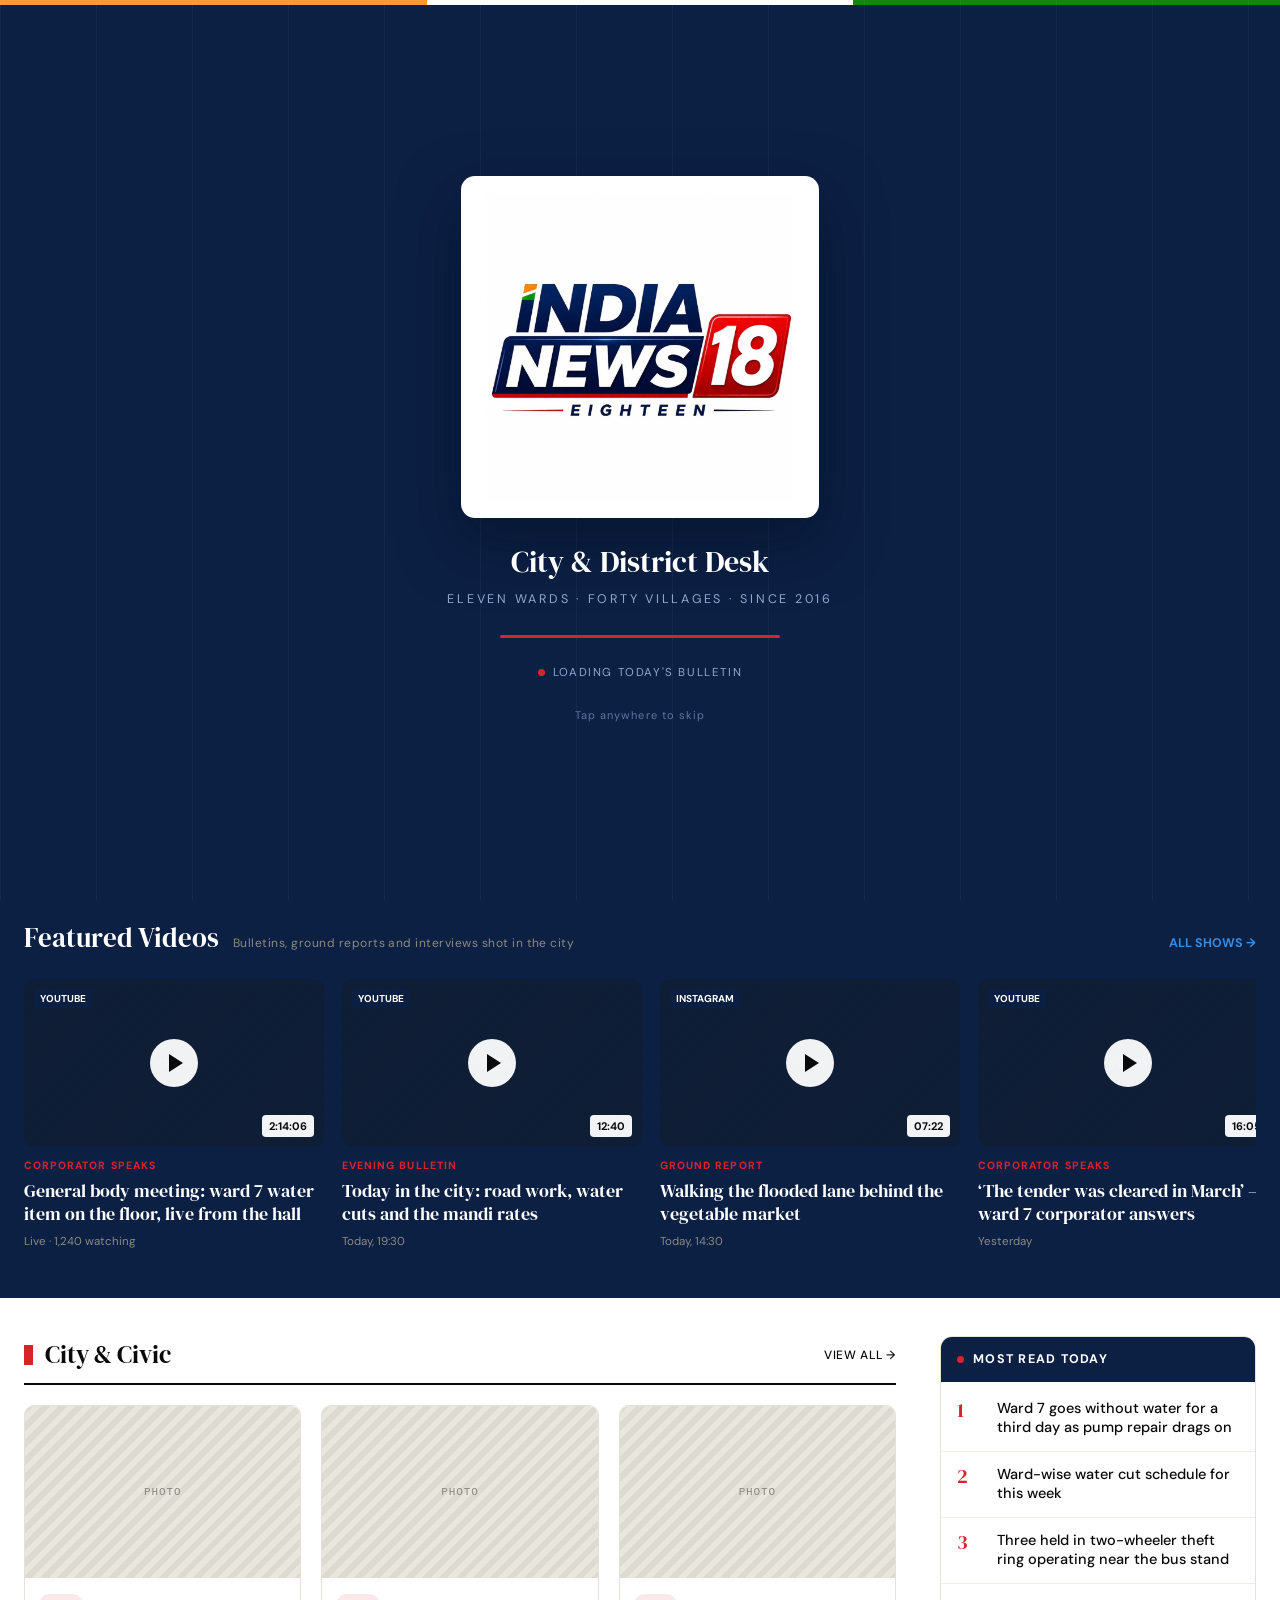
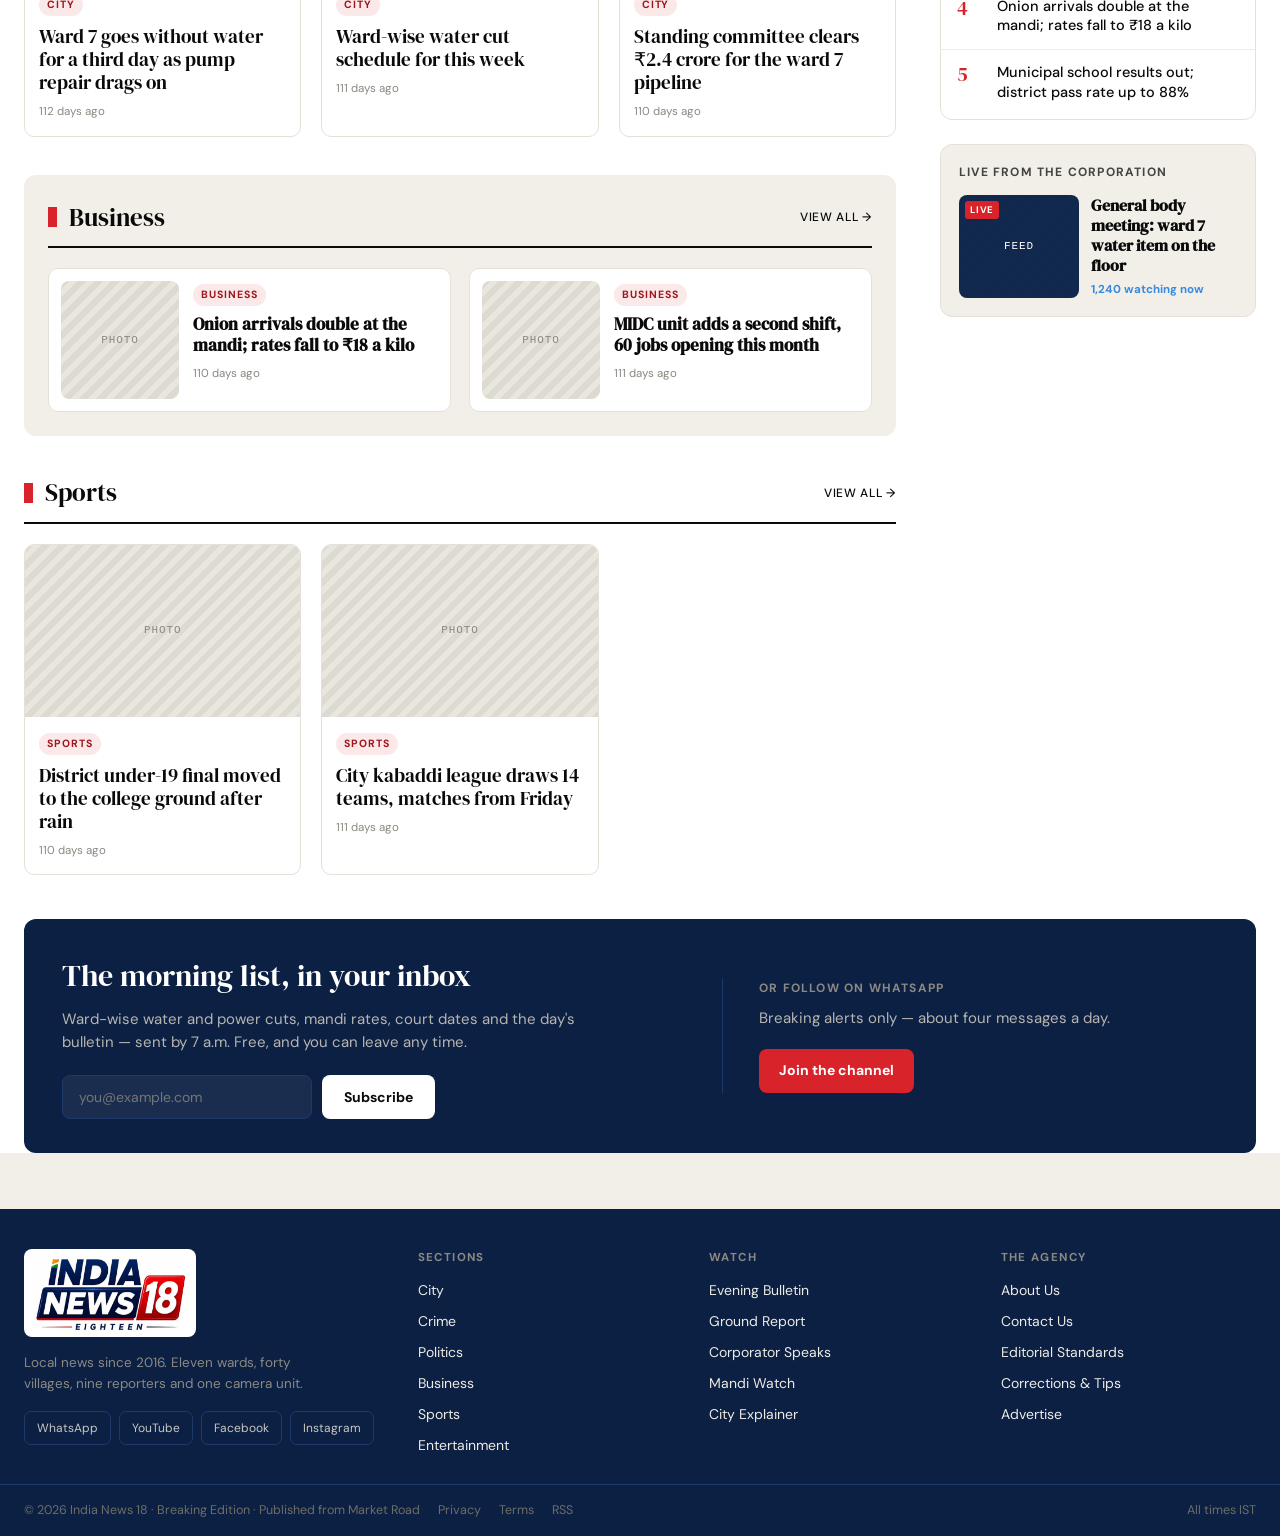
==== index.html @ 1dd21b3b "first commit" ====
<!DOCTYPE html>
<html lang="en">
<head>
  <meta charset="UTF-8">
  <meta name="viewport" content="width=device-width, initial-scale=1.0">
  <title>India News 18 — Breaking Edition | City & District Desk</title>
  <meta name="description" content="Local city and district news portal since 2016. Covering eleven wards and forty villages with bulletins, ground reports, and verified updates.">
  <link rel="preconnect" href="https://fonts.googleapis.com">
  <link rel="preconnect" href="https://fonts.gstatic.com" crossorigin>
  <link href="https://fonts.googleapis.com/css2?family=DM+Sans:ital,wght@0,400;0,500;0,700;1,400&family=DM+Serif+Display:ital@0;1&display=swap" rel="stylesheet">
  <link rel="stylesheet" href="css/styles.css">
</head>
<body>

  <!-- Splash Screen (Auto-dismiss or Tap to skip) -->
  <div class="splash-screen" id="splashScreen">
    <div class="splash-stripe">
      <div></div><div></div><div></div>
    </div>
    <div class="splash-grid-bg"></div>
    <div class="splash-content">
      <div class="splash-logo-card">
        <img src="assets/logo.jpg" alt="India News 18 — Eighteen">
      </div>
      <div>
        <div class="splash-title" data-i18n="brand_title">City &amp; District Desk</div>
        <div class="splash-subtitle" data-i18n="splash_subtitle">Eleven wards · Forty villages · Since 2016</div>
      </div>
      <div class="splash-progress-track">
        <div class="splash-progress-bar"></div>
      </div>
      <div class="splash-status">
        <span class="dot"></span> <span data-i18n="splash_loading">Loading today's bulletin</span>
      </div>
      <div class="splash-skip-hint" data-i18n="splash_skip">Tap anywhere to skip</div>
    </div>
  </div>

  <!-- Main Sticky Header -->
  <header class="main-header">
    <div class="container header-top">
      <button class="hamburger-btn" id="hamburgerBtn" aria-label="Toggle Menu">
        <span></span>
        <span></span>
        <span></span>
      </button>

      <a href="#/" class="brand-wrapper">
        <div class="brand-logo-box">
          <div class="logo-crop">
            <img src="assets/logo.jpg" alt="India News 18 — Eighteen">
          </div>
        </div>
        <div class="brand-meta">
          <div class="brand-meta-title" data-i18n="brand_title">City &amp; District Desk</div>
          <div class="brand-meta-sub" data-i18n="brand_sub">Local news since 2016</div>
        </div>
      </a>

      <div class="header-spacer"></div>
      <div class="header-clock" id="liveClock">Loading clock...</div>
      <div class="header-divider"></div>

      <button class="lang-toggle-btn" id="langToggleBtn" aria-label="Switch language" title="Switch language">
        <span class="lang-toggle-option" data-lang="en">EN</span>
        <span class="lang-toggle-option" data-lang="gu">ગુ</span>
      </button>

      <button class="header-search-btn" id="searchNewsBtn">
        <div class="search-icon-circle"></div>
        <div class="search-icon-line"></div>
        <span style="font-size:13px;margin-left:4px" id="searchBtnLabel" data-i18n="search_btn">Search news</span>
      </button>

      <button class="mobile-search-btn" id="mobileSearchBtn" aria-label="Search">
        <div class="search-icon-circle"></div>
        <div class="search-icon-line"></div>
      </button>
    </div>

    <!-- Navigation Bar & Mobile Drawer -->
    <nav class="main-nav" id="mainNav">
      <div class="container nav-container">
        <a href="#/" class="nav-link active" data-i18n="nav_home">Home</a>
        <a href="#/category/City" class="nav-link" data-i18n="nav_city">City</a>
        <a href="#/category/Crime" class="nav-link" data-i18n="nav_crime">Crime</a>
        <a href="#/category/Politics" class="nav-link" data-i18n="nav_politics">Politics</a>
        <a href="#/category/Business" class="nav-link" data-i18n="nav_business">Business</a>
        <a href="#/category/Sports" class="nav-link" data-i18n="nav_sports">Sports</a>
        <a href="#/category/Entertainment" class="nav-link" data-i18n="nav_entertainment">Entertainment</a>
        <a href="#/videos" class="nav-link videos-nav">
          <span class="play-triangle"></span> <span data-i18n="nav_videos">Videos</span>
        </a>
        <a href="#/india-news" class="nav-link" data-i18n="nav_india_news">India News</a>
        <div class="nav-spacer"></div>
        <a href="#/about" class="nav-secondary-link" data-i18n="nav_about">About</a>
        <a href="#/contact" class="nav-secondary-link" data-i18n="nav_contact">Contact</a>
      </div>
    </nav>
  </header>

  <!-- Mobile Drawer Overlay Backdrop -->
  <div class="mobile-drawer-backdrop" id="drawerBackdrop"></div>

  <!-- Live Breaking Ticker Bar -->
  <div class="breaking-ticker-bar">
    <div class="ticker-badge">
      <span class="pulse-dot"></span> Live
    </div>
    <div class="ticker-marquee-wrapper">
      <div class="ticker-track" id="tickerTrack">
        <!-- Injected dynamically from Store -->
      </div>
    </div>
  </div>

  <!-- Dynamic Public View Container -->
  <main class="app-view" id="appView">
    <!-- Rendered dynamically by App -->
  </main>

  <!-- Footer -->
  <footer class="site-footer">
    <div class="container footer-main-grid">
      <div>
        <div style="background:#fff;border-radius:8px;padding:6px 10px;display:inline-flex">
          <div class="logo-crop" style="position:relative;width:152px;height:76px;overflow:hidden">
            <img src="assets/logo.jpg" alt="India News 18" style="position:absolute;left:50%;top:50%;transform:translate(-50%,-50%);width:164px;height:164px;mix-blend-mode:multiply">
          </div>
        </div>
        <p style="font-size:13.5px;line-height:1.6;color:#8B8983;margin-top:14px;max-width:34ch" data-i18n="footer_tagline">Local news since 2016. Eleven wards, forty villages, nine reporters and one camera unit.</p>
        <div class="social-pills-row">
          <a href="https://whatsapp.com" target="_blank" class="social-pill">WhatsApp</a>
          <a href="https://youtube.com" target="_blank" class="social-pill">YouTube</a>
          <a href="https://facebook.com" target="_blank" class="social-pill">Facebook</a>
          <a href="https://instagram.com" target="_blank" class="social-pill">Instagram</a>
        </div>
      </div>

      <div>
        <div class="footer-col-title" data-i18n="footer_sections">Sections</div>
        <div class="footer-links-list">
          <a href="#/category/City" class="footer-link" data-i18n="nav_city">City</a>
          <a href="#/category/Crime" class="footer-link" data-i18n="nav_crime">Crime</a>
          <a href="#/category/Politics" class="footer-link" data-i18n="nav_politics">Politics</a>
          <a href="#/category/Business" class="footer-link" data-i18n="nav_business">Business</a>
          <a href="#/category/Sports" class="footer-link" data-i18n="nav_sports">Sports</a>
          <a href="#/category/Entertainment" class="footer-link" data-i18n="nav_entertainment">Entertainment</a>
        </div>
      </div>

      <div>
        <div class="footer-col-title" data-i18n="footer_watch">Watch</div>
        <div class="footer-links-list">
          <a href="#/videos" class="footer-link" data-i18n="footer_watch_evening">Evening Bulletin</a>
          <a href="#/videos" class="footer-link" data-i18n="footer_watch_ground">Ground Report</a>
          <a href="#/videos" class="footer-link" data-i18n="footer_watch_corporator">Corporator Speaks</a>
          <a href="#/videos" class="footer-link" data-i18n="footer_watch_mandi">Mandi Watch</a>
          <a href="#/videos" class="footer-link" data-i18n="footer_watch_explainer">City Explainer</a>
        </div>
      </div>

      <div>
        <div class="footer-col-title" data-i18n="footer_agency">The Agency</div>
        <div class="footer-links-list">
          <a href="#/about" class="footer-link" data-i18n="footer_about_us">About Us</a>
          <a href="#/contact" class="footer-link" data-i18n="footer_contact_us">Contact Us</a>
          <a href="#/about" class="footer-link" data-i18n="footer_editorial">Editorial Standards</a>
          <a href="#/contact" class="footer-link" data-i18n="footer_corrections">Corrections &amp; Tips</a>
          <a href="#/about" class="footer-link" data-i18n="footer_advertise">Advertise</a>
        </div>
      </div>
    </div>

    <div class="footer-bottom-bar">
      <div class="container footer-bottom-flex">
        <span data-i18n="footer_copyright">© 2026 India News 18 · Breaking Edition · Published from Market Road</span>
        <a href="#/about" style="color:#6E6C66" data-i18n="footer_privacy">Privacy</a>
        <a href="#/about" style="color:#6E6C66" data-i18n="footer_terms">Terms</a>
        <a href="#/" style="color:#6E6C66" data-i18n="footer_rss">RSS</a>
        <div class="nav-spacer"></div>
        <span data-i18n="footer_times">All times IST</span>
      </div>
    </div>
  </footer>

  <!-- Mobile Bottom Tab Bar -->
  <div class="mobile-bottom-tabs">
    <button class="tab-btn active" data-target="home" onclick="location.hash='#/'">
      <span class="tab-icon">🏠</span>
      <span data-i18n="tab_home">Home</span>
    </button>
    <button class="tab-btn" data-target="videos" onclick="location.hash='#/videos'">
      <span class="tab-icon">▶</span>
      <span data-i18n="tab_videos">Videos</span>
    </button>
    <button class="tab-btn" data-target="search" onclick="document.getElementById('searchNewsBtn').click()">
      <span class="tab-icon">🔍</span>
      <span data-i18n="tab_search">Search</span>
    </button>
    <button class="tab-btn" data-target="sections" id="mobileSectionsTabBtn">
      <span class="tab-icon">☰</span>
      <span data-i18n="tab_sections">Sections</span>
    </button>
  </div>

  <!-- Search Modal Overlay -->
  <div class="search-modal-overlay" id="searchModal">
    <div class="search-modal-container">
      <div class="search-input-header">
        <span style="font-size:18px">🔍</span>
        <input type="text" id="searchModalInput" placeholder="Search breaking stories, wards, or topics..." data-i18n-placeholder="search_placeholder">
        <button class="search-close-btn" id="searchCloseBtn">✕</button>
      </div>
      <div class="search-results-list" id="searchResultsList">
        <div style="padding:20px;color:#8B8983;text-align:center" data-i18n="search_hint">Type a keyword to search local stories and video bulletins...</div>
      </div>
    </div>
  </div>

  <!-- Toast Notice -->
  <div class="toast-notice" id="toastNotice">Notification</div>

  <script type="module" src="js/app.js"></script>
</body>
</html>
---- css/styles.css ----
/* =========================================================
   India News 18 / Breaking Edition — Core Stylesheet
   ========================================================= */

@import url('https://fonts.googleapis.com/css2?family=DM+Sans:ital,wght@0,400;0,500;0,700;1,400&family=DM+Serif+Display:ital@0;1&display=swap');

:root {
  --navy-primary: #0C2044;
  --navy-deep: #08183A;
  --navy-surface: #12294F;
  --navy-border: #1E3A6B;
  --red-accent: #D9232A;
  --red-hover: #AF171D;
  --red-subtle: rgba(217, 35, 42, 0.10);
  --red-text: #9E151B;
  --bg-canvas: #F1EFE8;
  --card-bg: #FFFFFF;
  --card-hover: #FAF9F5;
  --border-subtle: #E4E1D8;
  --border-dark: #0A0A0A;
  --text-primary: #0A0A0A;
  --text-secondary: #444441;
  --text-muted: #6E6C66;
  --text-subtle: #8A8880;
  --text-light: #C9C7C1;
  --text-white: #FFFFFF;
  --link-blue: #378ADD;
  --font-serif: 'DM Serif Display', Georgia, serif;
  --font-sans: 'DM Sans', -apple-system, BlinkMacSystemFont, 'Segoe UI', Roboto, sans-serif;
}

* {
  box-sizing: border-box;
  margin: 0;
  padding: 0;
}

body {
  font-family: var(--font-sans);
  color: var(--text-primary);
  background: var(--bg-canvas);
  -webkit-font-smoothing: antialiased;
  line-height: 1.5;
  overflow-x: hidden;
}

a {
  color: var(--link-blue);
  text-decoration: none;
  transition: color 0.15s ease;
}

a:hover {
  color: var(--red-accent);
}

img {
  max-width: 100%;
  height: auto;
  display: block;
}

button, input, select, textarea {
  font-family: var(--font-sans);
}

::selection {
  background: var(--red-accent);
  color: #fff;
}

/* Animations */
@keyframes ticker {
  0% { transform: translateX(0); }
  100% { transform: translateX(-50%); }
}

@keyframes blink {
  0%, 60% { opacity: 1; }
  80%, 100% { opacity: 0.2; }
}

@keyframes load {
  from { width: 0; }
  to { width: 100%; }
}

/* Layout container */
.container {
  max-width: 1280px;
  margin: 0 auto;
  padding: 0 24px;
}

.container-narrow {
  max-width: 1160px;
  margin: 0 auto;
  padding: 0 24px;
}

/* Splash Screen */
.splash-screen {
  position: fixed;
  inset: 0;
  z-index: 9999;
  background: var(--navy-primary);
  display: flex;
  flex-direction: column;
  align-items: center;
  justify-content: center;
  cursor: pointer;
  transition: opacity 0.45s ease, visibility 0.45s ease;
}

.splash-screen.hidden {
  opacity: 0;
  visibility: hidden;
  pointer-events: none;
}

.splash-stripe {
  position: absolute;
  top: 0;
  left: 0;
  right: 0;
  height: 5px;
  display: flex;
}
.splash-stripe > div:nth-child(1) { flex: 1; background: #FF9933; }
.splash-stripe > div:nth-child(2) { flex: 1; background: #FFFFFF; }
.splash-stripe > div:nth-child(3) { flex: 1; background: #138808; }

.splash-grid-bg {
  position: absolute;
  inset: 0;
  background-image: repeating-linear-gradient(90deg, rgba(255,255,255,0.045) 0 1px, transparent 1px 96px);
}

.splash-content {
  position: relative;
  display: flex;
  flex-direction: column;
  align-items: center;
  gap: clamp(14px, 3vh, 26px);
  padding: 24px;
  text-align: center;
}

.splash-logo-card {
  background: #fff;
  border-radius: 14px;
  padding: clamp(10px, 2vh, 18px) clamp(16px, 3vh, 26px);
  box-shadow: 0 24px 60px rgba(4, 14, 36, 0.55);
}

.splash-logo-card img {
  width: min(340px, 66vw, 34vh);
  height: auto;
  mix-blend-mode: multiply;
}

.splash-title {
  font-family: var(--font-serif);
  font-size: clamp(22px, 3.4vh, 30px);
  color: #fff;
  line-height: 1.2;
}

.splash-subtitle {
  font-size: 12.5px;
  letter-spacing: 0.22em;
  text-transform: uppercase;
  color: #8FA6CE;
  margin-top: 10px;
}

.splash-progress-track {
  width: min(280px, 64vw);
  height: 3px;
  background: rgba(255,255,255,0.16);
  border-radius: 2px;
  overflow: hidden;
}

.splash-progress-bar {
  height: 100%;
  background: var(--red-accent);
  animation: load 2.1s ease-in-out forwards;
}

.splash-status {
  display: flex;
  align-items: center;
  gap: 8px;
  font-size: 11.5px;
  letter-spacing: 0.14em;
  text-transform: uppercase;
  color: #8FA6CE;
}

.splash-status .dot {
  width: 7px;
  height: 7px;
  border-radius: 50%;
  background: var(--red-accent);
  animation: blink 1.4s infinite;
}

.splash-skip-hint {
  font-size: 11px;
  letter-spacing: 0.1em;
  color: #5C769F;
}

/* Top Header */
.main-header {
  position: sticky;
  top: 0;
  z-index: 100;
  background: var(--navy-primary);
  color: var(--text-white);
  box-shadow: 0 2px 10px rgba(0,0,0,0.15);
}

.header-top {
  display: flex;
  align-items: center;
  gap: 20px;
  height: 78px;
}

.brand-wrapper {
  display: flex;
  align-items: center;
  gap: 14px;
  cursor: pointer;
  text-decoration: none;
}

.brand-logo-box {
  background: #fff;
  border-radius: 6px;
  padding: 4px 8px;
  display: flex;
  align-items: center;
}

.brand-logo-box .logo-crop {
  position: relative;
  width: 104px;
  height: 52px;
  overflow: hidden;
}

.brand-logo-box .logo-crop img {
  position: absolute;
  left: 50%;
  top: 50%;
  transform: translate(-50%, -50%);
  width: 112px;
  height: 112px;
  mix-blend-mode: multiply;
}

.brand-meta {
  border-left: 1px solid var(--navy-border);
  padding-left: 12px;
}

.brand-meta-title {
  font-size: 11px;
  letter-spacing: 0.16em;
  text-transform: uppercase;
  color: #fff;
  font-weight: 700;
}

.brand-meta-sub {
  font-size: 10.5px;
  letter-spacing: 0.08em;
  color: #8FA6CE;
  margin-top: 3px;
}

.header-spacer {
  flex: 1;
}

.header-clock {
  font-size: 12px;
  color: #A8A6A0;
  letter-spacing: 0.06em;
  text-transform: uppercase;
  font-variant-numeric: tabular-nums;
  white-space: nowrap;
}

.header-divider {
  width: 1px;
  height: 22px;
  background: var(--navy-border);
}

.header-search-btn {
  display: flex;
  align-items: center;
  gap: 8px;
  border: 1px solid var(--navy-border);
  border-radius: 8px;
  padding: 7px 12px;
  min-width: 180px;
  cursor: pointer;
  background: transparent;
  color: #8B8983;
  transition: all 0.2s ease;
}

.header-search-btn:hover {
  border-color: #4A4A46;
  color: #fff;
}

.search-icon-circle {
  width: 11px;
  height: 11px;
  border: 1.5px solid currentColor;
  border-radius: 50%;
  position: relative;
}

.search-icon-line {
  width: 5px;
  height: 1.5px;
  background: currentColor;
  transform: rotate(45deg);
  margin-left: -5px;
  margin-top: 6px;
}

.header-admin-pill {
  font-size: 11.5px;
  font-weight: 700;
  letter-spacing: 0.08em;
  text-transform: uppercase;
  background: rgba(255,255,255,0.12);
  color: #EDEBE4;
  padding: 6px 12px;
  border-radius: 6px;
  border: 1px solid var(--navy-border);
  transition: all 0.15s ease;
}

.header-admin-pill:hover {
  background: var(--red-accent);
  color: #fff;
  border-color: var(--red-accent);
}

.hamburger-btn {
  display: none;
  flex-direction: column;
  gap: 4px;
  padding: 6px;
  cursor: pointer;
  background: none;
  border: none;
}

.hamburger-btn span {
  width: 20px;
  height: 2px;
  background: #fff;
  border-radius: 2px;
}

/* Nav Bar */
.main-nav {
  border-top: 1px solid var(--navy-border);
  background: var(--navy-primary);
}

.nav-container {
  display: flex;
  align-items: stretch;
  gap: 2px;
  height: 44px;
  overflow-x: auto;
}

.nav-link {
  display: flex;
  align-items: center;
  gap: 6px;
  padding: 0 14px;
  font-size: 13px;
  font-weight: 500;
  letter-spacing: 0.05em;
  text-transform: uppercase;
  color: var(--text-light);
  cursor: pointer;
  border-bottom: 2px solid transparent;
  white-space: nowrap;
  transition: color 0.15s, border-color 0.15s;
}

.nav-link:hover {
  color: var(--text-white);
  border-bottom-color: var(--red-accent);
}

.nav-link.active {
  color: var(--text-white);
  border-bottom-color: var(--red-accent);
}

.nav-link.videos-nav .play-triangle {
  width: 0;
  height: 0;
  border-left: 8px solid var(--red-accent);
  border-top: 5px solid transparent;
  border-bottom: 5px solid transparent;
}

.nav-spacer {
  flex: 1;
}

.nav-secondary-link {
  display: flex;
  align-items: center;
  padding: 0 12px;
  font-size: 12px;
  letter-spacing: 0.04em;
  color: #8B8983;
  cursor: pointer;
}

.nav-secondary-link:hover {
  color: #fff;
}

/* Breaking Live Ticker */
.breaking-ticker-bar {
  background: var(--navy-deep);
  border-bottom: 1px solid var(--border-subtle);
  overflow: hidden;
  display: flex;
  align-items: stretch;
  height: 40px;
}

.ticker-badge {
  display: flex;
  align-items: center;
  gap: 7px;
  background: var(--red-accent);
  color: #fff;
  padding: 0 14px;
  font-size: 12px;
  font-weight: 700;
  letter-spacing: 0.1em;
  text-transform: uppercase;
  flex-shrink: 0;
  z-index: 2;
}

.ticker-badge .pulse-dot {
  width: 7px;
  height: 7px;
  border-radius: 50%;
  background: #fff;
  animation: blink 1.4s infinite;
}

.ticker-marquee-wrapper {
  flex: 1;
  overflow: hidden;
  display: flex;
  align-items: center;
  position: relative;
}

.ticker-track {
  display: flex;
  white-space: nowrap;
  animation: ticker 42s linear infinite;
  will-change: transform;
}

.ticker-track:hover {
  animation-play-state: paused;
}

.ticker-item {
  color: #EDEBE4;
  font-size: 13.5px;
  padding: 0 20px;
  border-right: 1px solid var(--navy-border);
  display: inline-flex;
  align-items: center;
}

/* App View Container */
.app-view {
  background: #FFFFFF;
  min-height: calc(100vh - 200px);
}

/* Home Section Layout */
.home-hero-section {
  padding: 28px 24px 8px;
  display: grid;
  grid-template-columns: 1.62fr 1fr;
  gap: 32px;
  align-items: start;
}

.hero-lead-article {
  cursor: pointer;
}

.hero-media-box {
  position: relative;
  border-radius: 10px;
  overflow: hidden;
  border: 1px solid var(--border-subtle);
  background-color: #E9E6DD;
  aspect-ratio: 16/9;
}

.hero-media-box img {
  width: 100%;
  height: 100%;
  object-fit: cover;
}

.media-placeholder {
  width: 100%;
  height: 100%;
  background-image: repeating-linear-gradient(135deg, rgba(10,10,10,0.055) 0 6px, transparent 6px 12px);
  display: flex;
  align-items: center;
  justify-content: center;
  font: 11px/1 ui-monospace, Menlo, monospace;
  color: var(--text-subtle);
  letter-spacing: 0.08em;
}

.hero-media-box .badges {
  position: absolute;
  top: 14px;
  left: 14px;
  display: flex;
  gap: 8px;
  z-index: 2;
}

.badge-breaking {
  background: var(--red-accent);
  color: #fff;
  font-size: 11px;
  font-weight: 700;
  letter-spacing: 0.1em;
  text-transform: uppercase;
  padding: 5px 9px;
  border-radius: 4px;
}

.badge-category-dark {
  background: rgba(12, 32, 68, 0.85);
  color: #fff;
  font-size: 11px;
  font-weight: 500;
  letter-spacing: 0.1em;
  text-transform: uppercase;
  padding: 5px 9px;
  border-radius: 4px;
}

.badge-pill-red {
  display: inline-block;
  background: var(--red-subtle);
  color: var(--red-text);
  font-size: 10.5px;
  font-weight: 700;
  letter-spacing: 0.09em;
  text-transform: uppercase;
  padding: 3px 8px;
  border-radius: 999px;
}

.hero-lead-title {
  font-family: var(--font-serif);
  font-weight: 400;
  font-size: 42px;
  line-height: 1.1;
  margin: 18px 0 0;
  letter-spacing: -0.01em;
}

.hero-lead-excerpt {
  font-size: 16.5px;
  line-height: 1.55;
  color: var(--text-secondary);
  margin: 12px 0 0;
  max-width: 62ch;
}

.byline-meta {
  display: flex;
  align-items: center;
  gap: 10px;
  margin-top: 14px;
  font-size: 12.5px;
  color: var(--text-muted);
}

.byline-meta .author-name {
  font-weight: 700;
  color: var(--text-secondary);
}

/* Secondary stories rail */
.secondary-stories-rail {
  display: flex;
  flex-direction: column;
  border-top: 2px solid var(--border-dark);
}

.secondary-story-card {
  display: grid;
  grid-template-columns: 1fr 104px;
  gap: 14px;
  padding: 16px 0;
  border-bottom: 1px solid var(--border-subtle);
  cursor: pointer;
  transition: background-color 0.15s ease;
}

.secondary-story-card:hover {
  background: var(--card-hover);
}

.secondary-story-title {
  font-family: var(--font-serif);
  font-weight: 400;
  font-size: 19px;
  line-height: 1.24;
  margin: 8px 0 0;
}

.secondary-story-time {
  font-size: 11.5px;
  color: var(--text-subtle);
  margin-top: 7px;
}

.secondary-story-thumb {
  aspect-ratio: 1/1;
  border-radius: 8px;
  background-color: #E9E6DD;
  overflow: hidden;
}

.secondary-story-thumb img {
  width: 100%;
  height: 100%;
  object-fit: cover;
}

/* Featured Videos Strip */
.featured-videos-section {
  background: var(--navy-primary);
  margin-top: 36px;
  padding: 34px 0 38px;
  color: #fff;
}

.section-header-dark {
  display: flex;
  align-items: baseline;
  gap: 14px;
  margin-bottom: 20px;
}

.section-header-dark h2 {
  font-family: var(--font-serif);
  font-weight: 400;
  font-size: 27px;
  color: #fff;
}

.section-header-dark .sub {
  font-size: 12px;
  color: #8B8983;
  letter-spacing: 0.04em;
}

.videos-horizontal-scroll {
  display: flex;
  gap: 18px;
  overflow-x: auto;
  padding-bottom: 10px;
  scrollbar-width: thin;
}

.video-card-dark {
  flex: 0 0 300px;
  cursor: pointer;
}

.video-thumb-box {
  position: relative;
  border-radius: 10px;
  overflow: hidden;
  aspect-ratio: 16/9;
  background-color: var(--navy-surface);
}

.video-thumb-box img {
  width: 100%;
  height: 100%;
  object-fit: cover;
}

.video-play-overlay {
  position: absolute;
  inset: 0;
  background: rgba(10,10,10,0.34);
  display: flex;
  align-items: center;
  justify-content: center;
}

.play-circle-btn {
  width: 48px;
  height: 48px;
  border-radius: 50%;
  background: rgba(255,255,255,0.94);
  display: flex;
  align-items: center;
  justify-content: center;
  transition: transform 0.15s ease;
}

.video-card-dark:hover .play-circle-btn {
  transform: scale(1.08);
}

.play-circle-btn .triangle {
  width: 0;
  height: 0;
  border-left: 14px solid #0A0A0A;
  border-top: 9px solid transparent;
  border-bottom: 9px solid transparent;
  margin-left: 4px;
}

.video-duration-pill {
  position: absolute;
  right: 10px;
  bottom: 10px;
  background: rgba(255,255,255,0.95);
  color: #0A0A0A;
  font-size: 11px;
  font-weight: 700;
  padding: 3px 7px;
  border-radius: 4px;
  font-variant-numeric: tabular-nums;
}

.video-source-badge {
  position: absolute;
  left: 10px;
  top: 10px;
  background: rgba(12, 32, 68, 0.9);
  color: #fff;
  font-size: 10px;
  font-weight: 700;
  padding: 2px 6px;
  border-radius: 3px;
  text-transform: uppercase;
}

.video-card-cat {
  font-size: 10.5px;
  font-weight: 700;
  letter-spacing: 0.1em;
  text-transform: uppercase;
  color: var(--red-accent);
  margin-top: 11px;
}

.video-card-title {
  font-family: var(--font-serif);
  font-weight: 400;
  font-size: 18px;
  line-height: 1.26;
  color: #fff;
  margin: 6px 0 0;
}

.video-card-time {
  font-size: 11.5px;
  color: #8B8983;
  margin-top: 7px;
}

/* Category Grid Sections & Sidebars */
.home-content-split {
  padding: 38px 24px 0;
  display: grid;
  grid-template-columns: 1fr 316px;
  gap: 44px;
  align-items: start;
}

.section-title-bar {
  display: flex;
  align-items: center;
  gap: 12px;
  border-bottom: 2px solid var(--border-dark);
  padding-bottom: 10px;
  margin-bottom: 20px;
}

.red-bar-indicator {
  width: 9px;
  height: 20px;
  background: var(--red-accent);
}

.section-title-bar h2 {
  font-family: var(--font-serif);
  font-weight: 400;
  font-size: 25px;
  margin: 0;
}

.section-view-all {
  font-size: 12px;
  font-weight: 500;
  letter-spacing: 0.06em;
  text-transform: uppercase;
  color: var(--text-primary);
  cursor: pointer;
}

.section-view-all:hover {
  color: var(--red-accent);
}

.grid-3-col {
  display: grid;
  grid-template-columns: repeat(3, 1fr);
  gap: 20px;
}

/* Wider desktop-only grid for the videos hub's "Latest episodes" — still
   collapses at the .grid-3-col responsive breakpoints below since it
   keeps that class too. */
.grid-videos-latest {
  grid-template-columns: repeat(4, 1fr);
}

.news-card-standard {
  border: 1px solid var(--border-subtle);
  border-radius: 10px;
  overflow: hidden;
  background: #fff;
  cursor: pointer;
  transition: box-shadow 0.2s ease, transform 0.2s ease;
}

.news-card-standard:hover {
  box-shadow: 0 6px 18px rgba(10,10,10,0.09);
  transform: translateY(-2px);
}

.news-card-media {
  aspect-ratio: 16/10;
  background-color: #E9E6DD;
  overflow: hidden;
}

.news-card-media img {
  width: 100%;
  height: 100%;
  object-fit: cover;
}

.news-card-body {
  padding: 13px 14px 15px;
}

.news-card-headline {
  font-family: var(--font-serif);
  font-weight: 400;
  font-size: 18.5px;
  line-height: 1.25;
  margin: 9px 0 0;
}

.news-card-time {
  font-size: 11.5px;
  color: var(--text-subtle);
  margin-top: 9px;
}

/* Business Box (Beige Container) */
.business-beige-box {
  background: var(--bg-canvas);
  border-radius: 12px;
  padding: 24px;
}

.grid-2-col {
  display: grid;
  grid-template-columns: repeat(2, 1fr);
  gap: 18px;
}

.business-card-horizontal {
  display: grid;
  grid-template-columns: 118px 1fr;
  gap: 14px;
  background: #fff;
  border: 1px solid var(--border-subtle);
  border-radius: 10px;
  padding: 12px;
  cursor: pointer;
  transition: box-shadow 0.2s ease;
}

.business-card-horizontal:hover {
  box-shadow: 0 6px 18px rgba(10,10,10,0.09);
}

.business-thumb {
  aspect-ratio: 1/1;
  border-radius: 8px;
  background-color: #E9E6DD;
  overflow: hidden;
}

.business-thumb img {
  width: 100%;
  height: 100%;
  object-fit: cover;
}

/* Sticky Sidebar */
.home-sidebar {
  position: sticky;
  top: 130px;
  display: flex;
  flex-direction: column;
  gap: 24px;
}

.trending-widget {
  border: 1px solid var(--border-subtle);
  border-radius: 12px;
  overflow: hidden;
  background: #fff;
}

.trending-header {
  background: var(--navy-primary);
  color: #fff;
  padding: 13px 16px;
  display: flex;
  align-items: center;
  gap: 9px;
}

.trending-header .red-dot {
  width: 7px;
  height: 7px;
  border-radius: 50%;
  background: var(--red-accent);
}

.trending-header-title {
  font-size: 12.5px;
  font-weight: 700;
  letter-spacing: 0.1em;
  text-transform: uppercase;
}

.trending-list {
  list-style: none;
  margin: 0;
  padding: 4px 0;
}

.trending-list-item {
  display: grid;
  grid-template-columns: 34px 1fr;
  gap: 6px;
  padding: 13px 16px;
  border-bottom: 1px solid #EFEDE6;
  cursor: pointer;
  transition: background-color 0.15s ease;
}

.trending-list-item:last-child {
  border-bottom: none;
}

.trending-list-item:hover {
  background: var(--card-hover);
}

.trending-num {
  font-family: var(--font-serif);
  font-size: 20px;
  color: var(--red-accent);
  line-height: 1.1;
}

.trending-title {
  font-size: 14.5px;
  line-height: 1.35;
  font-weight: 500;
}

.live-corporation-widget {
  border: 1px solid var(--border-subtle);
  border-radius: 12px;
  padding: 18px;
  background: var(--bg-canvas);
}

.live-widget-title {
  font-size: 12px;
  font-weight: 700;
  letter-spacing: 0.1em;
  text-transform: uppercase;
  color: var(--text-secondary);
}

.live-widget-card {
  display: flex;
  gap: 12px;
  margin-top: 14px;
  cursor: pointer;
}

.live-widget-thumb {
  position: relative;
  flex: 0 0 120px;
  border-radius: 8px;
  overflow: hidden;
  aspect-ratio: 16/9;
  background: var(--navy-surface);
}

.badge-live-mini {
  position: absolute;
  left: 6px;
  top: 6px;
  background: var(--red-accent);
  color: #fff;
  font-size: 9.5px;
  font-weight: 700;
  letter-spacing: 0.08em;
  padding: 2px 5px;
  border-radius: 3px;
}

/* Newsletter & WhatsApp Banner */
.cta-banner-section {
  margin: 44px auto 0;
  padding: 0 24px;
}

.cta-banner-card {
  background: var(--navy-primary);
  border-radius: 12px;
  padding: 34px 38px;
  display: grid;
  grid-template-columns: 1.25fr 1fr;
  gap: 40px;
  align-items: center;
  color: #fff;
}

.cta-banner-card h2 {
  font-family: var(--font-serif);
  font-weight: 400;
  font-size: 30px;
  color: #fff;
}

.cta-banner-card p {
  font-size: 15px;
  line-height: 1.55;
  color: #B7B5AF;
  margin-top: 10px;
  max-width: 52ch;
}

.cta-input-group {
  display: flex;
  gap: 10px;
  margin-top: 20px;
  flex-wrap: wrap;
}

.cta-input {
  height: 44px;
  padding: 0 16px;
  border: 1px solid var(--navy-border);
  border-radius: 8px;
  color: #fff;
  background: rgba(255,255,255,0.06);
  font-size: 14px;
  min-width: 250px;
  outline: none;
}

.cta-input:focus {
  border-color: #8FA6CE;
}

.btn-white {
  height: 44px;
  padding: 0 22px;
  background: #FFFFFF;
  color: #0A0A0A;
  border: 0;
  border-radius: 8px;
  font-size: 14px;
  font-weight: 700;
  cursor: pointer;
  transition: background-color 0.15s ease;
}

.btn-white:hover {
  background: #EDEBE4;
}

.btn-red {
  height: 44px;
  padding: 0 20px;
  background: var(--red-accent);
  color: #fff;
  border: 0;
  border-radius: 8px;
  font-size: 14px;
  font-weight: 700;
  cursor: pointer;
  transition: background-color 0.15s ease;
}

.btn-red:hover {
  background: var(--red-hover);
}

.cta-whatsapp-side {
  border-left: 1px solid var(--navy-border);
  padding-left: 36px;
}

/* Category Hub View */
.category-header-banner {
  border-bottom: 1px solid var(--border-subtle);
  background: var(--bg-canvas);
  padding: 28px 0;
}

.breadcrumb-nav {
  font-size: 11.5px;
  color: var(--text-subtle);
  letter-spacing: 0.04em;
}

.breadcrumb-nav span {
  color: #C4C1B8;
  margin: 0 4px;
}

.category-title-flex {
  display: flex;
  align-items: flex-end;
  gap: 20px;
  margin-top: 10px;
  flex-wrap: wrap;
}

.category-title-flex h1 {
  font-family: var(--font-serif);
  font-weight: 400;
  font-size: 46px;
  margin: 0;
}

.category-blurb {
  font-size: 14.5px;
  color: var(--text-secondary);
  margin: 0 0 8px;
  max-width: 56ch;
}

.filter-pills-row {
  display: flex;
  flex-wrap: wrap;
  gap: 8px;
  margin-bottom: 6px;
}

.filter-pill {
  padding: 8px 14px;
  border-radius: 999px;
  font-size: 12.5px;
  cursor: pointer;
  border: 1px solid #D8D5CC;
  color: var(--text-secondary);
  background: transparent;
  transition: all 0.15s ease;
}

.filter-pill:hover {
  border-color: var(--text-primary);
}

.filter-pill.active {
  background: var(--navy-primary);
  color: #fff;
  border-color: var(--navy-primary);
}

.category-content-grid {
  display: grid;
  grid-template-columns: 1fr 316px;
  gap: 44px;
  align-items: start;
}

.category-lead-story {
  display: grid;
  grid-template-columns: 1.1fr 1fr;
  gap: 26px;
  padding-bottom: 26px;
  border-bottom: 2px solid var(--border-dark);
  cursor: pointer;
}

.category-lead-title {
  font-family: var(--font-serif);
  font-weight: 400;
  font-size: 33px;
  line-height: 1.14;
  margin: 11px 0 0;
}

.btn-load-more {
  height: 46px;
  padding: 0 28px;
  background: var(--navy-primary);
  color: #fff;
  border: 0;
  border-radius: 8px;
  font-size: 14px;
  font-weight: 500;
  letter-spacing: 0.04em;
  cursor: pointer;
  transition: background-color 0.15s ease;
}

.btn-load-more:hover {
  background: #173059;
}

/* Article Detail View */
.article-page-layout {
  display: grid;
  grid-template-columns: 56px minmax(0, 1fr);
  gap: 28px;
  margin-top: 18px;
}

.article-share-rail {
  position: sticky;
  top: 130px;
  align-self: start;
  display: flex;
  flex-direction: column;
  gap: 8px;
}

.share-rail-label {
  font-size: 9.5px;
  font-weight: 700;
  letter-spacing: 0.1em;
  text-transform: uppercase;
  color: var(--text-subtle);
  text-align: center;
  margin-bottom: 2px;
}

.share-btn-box {
  width: 44px;
  height: 44px;
  border: 1px solid var(--border-subtle);
  border-radius: 8px;
  display: flex;
  align-items: center;
  justify-content: center;
  font-size: 10.5px;
  font-weight: 700;
  color: var(--text-secondary);
  cursor: pointer;
  background: #fff;
  transition: all 0.15s ease;
}

.share-btn-box:hover {
  border-color: var(--border-dark);
  color: var(--text-primary);
  transform: translateY(-1px);
}

.article-headline-main {
  font-family: var(--font-serif);
  font-weight: 400;
  font-size: 52px;
  line-height: 1.06;
  letter-spacing: -0.015em;
  margin: 16px 0 0;
  max-width: 24ch;
}

.article-standfirst {
  font-family: var(--font-serif);
  font-size: 22px;
  line-height: 1.42;
  color: var(--text-secondary);
  margin: 16px 0 0;
  max-width: 720px;
}

.article-author-strip {
  display: flex;
  align-items: center;
  gap: 14px;
  margin: 22px 0 0;
  padding: 16px 0;
  border-top: 1px solid var(--border-subtle);
  border-bottom: 1px solid var(--border-subtle);
  max-width: 720px;
  flex-wrap: wrap;
}

.author-avatar-circle {
  width: 40px;
  height: 40px;
  border-radius: 50%;
  background-color: #E9E6DD;
  background-image: repeating-linear-gradient(135deg, rgba(10,10,10,0.06) 0 5px, transparent 5px 10px);
  display: flex;
  align-items: center;
  justify-content: center;
  font-weight: 700;
  font-size: 14px;
}

.article-featured-media {
  margin: 26px 0 0;
  max-width: 900px;
}

.media-caption {
  font-size: 12.5px;
  color: var(--text-muted);
  margin-top: 9px;
  line-height: 1.5;
}

.article-body-prose {
  max-width: 720px;
  margin-top: 30px;
  font-size: 18px;
  line-height: 1.68;
  color: #1A1A18;
}

.article-body-prose p {
  margin-bottom: 20px;
}

.story-quote {
  margin: 28px 0;
  padding: 4px 0 4px 22px;
  border-left: 3px solid var(--red-accent);
}

.story-quote p {
  font-family: var(--font-serif);
  font-size: 26px;
  line-height: 1.34;
  margin: 0;
  color: #0A0A0A;
}

.story-quote cite {
  display: block;
  font-family: var(--font-sans);
  font-style: normal;
  font-size: 12.5px;
  letter-spacing: 0.06em;
  text-transform: uppercase;
  color: var(--text-muted);
  margin-top: 12px;
}

.story-callout {
  border: 1px solid var(--border-subtle);
  border-left: 4px solid var(--border-dark);
  border-radius: 8px;
  padding: 18px 20px;
  margin: 28px 0;
  background: var(--bg-canvas);
}

.callout-label {
  font-size: 11px;
  font-weight: 700;
  letter-spacing: 0.1em;
  text-transform: uppercase;
  color: var(--text-secondary);
}

.callout-link {
  display: block;
  font-family: var(--font-serif);
  font-size: 20px;
  line-height: 1.28;
  color: var(--text-primary);
  margin-top: 9px;
}

.callout-link:hover {
  color: var(--red-accent);
}

.tags-row {
  max-width: 720px;
  margin-top: 28px;
  display: flex;
  flex-wrap: wrap;
  gap: 8px;
}

.tag-pill-item {
  border: 1px solid var(--border-subtle);
  border-radius: 999px;
  padding: 6px 13px;
  font-size: 12.5px;
  color: var(--text-secondary);
  background: #fff;
  cursor: pointer;
  transition: border-color 0.15s ease;
}

.tag-pill-item:hover {
  border-color: var(--border-dark);
}

/* Video Hub & Theater Layout */
.videos-hub-header {
  background: var(--navy-primary);
  color: #fff;
  padding: 34px 0 48px;
}

.featured-video-card {
  display: grid;
  grid-template-columns: 1.5fr 1fr;
  gap: 26px;
  margin-top: 28px;
  background: var(--navy-deep);
  border: 1px solid var(--navy-border);
  border-radius: 12px;
  padding: 20px;
  cursor: pointer;
}

.video-theater-container {
  display: grid;
  grid-template-columns: minmax(0, 1fr) 336px;
  gap: 30px;
  align-items: start;
}

.player-embed-wrapper {
  position: relative;
  border-radius: 12px;
  overflow: hidden;
  background: #000;
  aspect-ratio: 16/9;
}

.player-embed-wrapper iframe,
.player-embed-wrapper video {
  width: 100%;
  height: 100%;
  border: none;
  display: block;
}

.custom-player-overlay {
  position: absolute;
  inset: 0;
  background-color: #1C1B19;
  display: flex;
  align-items: center;
  justify-content: center;
  background-image: repeating-linear-gradient(135deg, rgba(255,255,255,0.045) 0 7px, transparent 7px 14px);
}

.player-ctrl-bar {
  position: absolute;
  left: 0;
  right: 0;
  bottom: 0;
  padding: 14px 16px;
  background: rgba(8, 24, 58, 0.85);
  display: flex;
  align-items: center;
  gap: 14px;
  color: #fff;
}

.player-progress-track {
  flex: 1;
  height: 4px;
  background: rgba(255,255,255,0.28);
  border-radius: 2px;
  overflow: hidden;
}

.player-progress-fill {
  width: 34%;
  height: 100%;
  background: var(--red-accent);
}

/* About Us View */
.about-hero-grid {
  display: grid;
  grid-template-columns: 1.15fr 1fr;
  gap: 48px;
  align-items: center;
  padding: 44px 0;
}

.stats-navy-strip {
  background: var(--navy-primary);
  color: #fff;
  padding: 34px 0;
}

.stats-4-grid {
  display: grid;
  grid-template-columns: repeat(4, 1fr);
  gap: 24px;
}

.stat-number {
  font-family: var(--font-serif);
  font-size: 40px;
  color: #fff;
  line-height: 1;
}

.stat-label {
  font-size: 13px;
  color: #8B8983;
  margin-top: 8px;
  line-height: 1.4;
}

.team-roster-grid {
  display: grid;
  grid-template-columns: repeat(4, 1fr);
  gap: 24px;
  margin-top: 24px;
}

.team-card {
  background: #fff;
  border-radius: 10px;
}

.team-portrait {
  border-radius: 10px;
  overflow: hidden;
  border: 1px solid var(--border-subtle);
  aspect-ratio: 1/1;
  background-color: #E9E6DD;
  display: flex;
  align-items: center;
  justify-content: center;
  font: 11px ui-monospace, Menlo, monospace;
  color: var(--text-subtle);
}

/* Contact & Tip Submission */
.contact-split-grid {
  display: grid;
  grid-template-columns: 1.25fr 1fr;
  gap: 40px;
  margin-top: 32px;
  align-items: start;
}

/* Grid items default to min-width:auto, which uses their content's intrinsic
   minimum size — on narrow viewports that can force a "1fr" track wider than
   its container even after collapsing to a single column. min-width:0 lets
   these actually shrink to fit and let their text wrap instead. */
.contact-split-grid > *,
.category-content-grid > *,
.video-theater-container > *,
.about-hero-grid > *,
.featured-video-card > *,
.home-hero-section > *,
.home-content-split > *,
.office-contact-grid > * {
  min-width: 0;
}

.office-contact-grid {
  display: grid;
  grid-template-columns: 1fr 1fr;
  gap: 14px;
  border-top: 1px solid var(--border-subtle);
  padding-top: 14px;
  margin-top: 14px;
}

.contact-form-box {
  border: 1px solid var(--border-subtle);
  border-radius: 12px;
  padding: 26px;
  background: #fff;
}

.tip-cta-box {
  border: 2px solid var(--red-accent);
  border-radius: 12px;
  padding: 22px;
  background: #FFF6F5;
}

.form-label {
  display: block;
  font-size: 12px;
  font-weight: 700;
  letter-spacing: 0.06em;
  text-transform: uppercase;
  color: var(--text-secondary);
  margin-bottom: 7px;
}

.form-control {
  width: 100%;
  min-width: 0;
  height: 44px;
  padding: 0 13px;
  border: 1px solid #D8D5CC;
  border-radius: 8px;
  font-size: 14.5px;
  color: var(--text-primary);
  background: #fff;
  outline: none;
}

.form-control:focus {
  border-color: var(--navy-primary);
}

textarea.form-control {
  height: auto;
  padding: 12px 13px;
  resize: vertical;
}

/* Footer */
.site-footer {
  background: var(--navy-primary);
  color: #fff;
  margin-top: 56px;
}

.footer-main-grid {
  padding: 40px 24px 28px;
  display: grid;
  grid-template-columns: 1.4fr 1fr 1fr 1fr;
  gap: 36px;
}

.footer-col-title {
  font-size: 11.5px;
  font-weight: 700;
  letter-spacing: 0.12em;
  text-transform: uppercase;
  color: #8B8983;
  margin-bottom: 14px;
}

.footer-links-list {
  display: flex;
  flex-direction: column;
  gap: 10px;
}

.footer-link {
  font-size: 14px;
  color: #EDEBE4;
  transition: color 0.15s ease;
}

.footer-link:hover {
  color: var(--red-accent);
}

.social-pills-row {
  display: flex;
  gap: 8px;
  margin-top: 16px;
  flex-wrap: wrap;
}

.social-pill {
  border: 1px solid var(--navy-border);
  border-radius: 7px;
  padding: 7px 12px;
  font-size: 12px;
  color: var(--text-light);
  transition: all 0.15s ease;
}

.social-pill:hover {
  border-color: #8B8983;
  color: #fff;
}

.footer-bottom-bar {
  border-top: 1px solid var(--navy-border);
  padding: 16px 0;
}

.footer-bottom-flex {
  display: flex;
  gap: 18px;
  flex-wrap: wrap;
  align-items: center;
  font-size: 12.5px;
  color: var(--text-muted);
}

/* Search Modal */
.search-modal-overlay {
  position: fixed;
  inset: 0;
  z-index: 999;
  background: rgba(4, 14, 36, 0.8);
  backdrop-filter: blur(4px);
  display: flex;
  justify-content: center;
  align-items: flex-start;
  padding: 80px 20px;
  opacity: 0;
  visibility: hidden;
  transition: opacity 0.2s ease, visibility 0.2s ease;
}

.search-modal-overlay.open {
  opacity: 1;
  visibility: visible;
}

.search-modal-container {
  width: 100%;
  max-width: 640px;
  background: #fff;
  border-radius: 12px;
  overflow: hidden;
  box-shadow: 0 20px 50px rgba(0,0,0,0.3);
  transform: translateY(-20px);
  transition: transform 0.2s ease;
}

.search-modal-overlay.open .search-modal-container {
  transform: translateY(0);
}

.search-input-header {
  display: flex;
  align-items: center;
  padding: 18px 24px;
  border-bottom: 1px solid var(--border-subtle);
  gap: 14px;
}

.search-input-header input {
  flex: 1;
  border: none;
  font-size: 18px;
  outline: none;
  color: var(--text-primary);
}

.search-close-btn {
  background: none;
  border: none;
  font-size: 20px;
  cursor: pointer;
  color: var(--text-muted);
}

.search-results-list {
  max-height: 400px;
  overflow-y: auto;
  padding: 12px 0;
}

.search-result-item {
  padding: 12px 24px;
  border-bottom: 1px solid #F1EFE8;
  cursor: pointer;
  display: block;
}

.search-result-item:hover {
  background: var(--bg-canvas);
}

.search-result-item h4 {
  font-family: var(--font-serif);
  font-size: 16px;
  color: var(--text-primary);
}

.search-result-item .meta {
  font-size: 11.5px;
  color: var(--text-muted);
  margin-top: 4px;
}

/* Toast Notifications */
.toast-notice {
  position: fixed;
  bottom: 24px;
  right: 24px;
  z-index: 10000;
  background: var(--navy-primary);
  color: #fff;
  padding: 12px 20px;
  border-radius: 8px;
  box-shadow: 0 10px 25px rgba(0,0,0,0.25);
  font-size: 13.5px;
  display: flex;
  align-items: center;
  gap: 10px;
  transform: translateY(100px);
  opacity: 0;
  transition: all 0.3s ease;
}

.toast-notice.show {
  transform: translateY(0);
  opacity: 1;
}

/* Mobile Search Icon Button */
.mobile-search-btn {
  display: none;
  background: transparent;
  border: none;
  color: #C9C7C1;
  padding: 8px;
  cursor: pointer;
  align-items: center;
  justify-content: center;
}

.mobile-search-btn:hover {
  color: #fff;
}

/* Mobile Drawer Backdrop */
.mobile-drawer-backdrop {
  display: none;
  position: fixed;
  inset: 0;
  z-index: 95;
  background: rgba(4, 14, 36, 0.65);
  backdrop-filter: blur(2px);
  opacity: 0;
  transition: opacity 0.25s ease;
}

.mobile-drawer-backdrop.show {
  display: block;
  opacity: 1;
}

/* Mobile Bottom Tab Bar */
.mobile-bottom-tabs {
  display: none;
  position: sticky;
  bottom: 0;
  background: rgba(255, 255, 255, 0.98);
  border-top: 1px solid var(--border-subtle);
  grid-template-columns: repeat(4, 1fr);
  padding: 8px 4px;
  z-index: 90;
  box-shadow: 0 -2px 10px rgba(0,0,0,0.06);
}

.tab-btn {
  display: flex;
  flex-direction: column;
  align-items: center;
  justify-content: center;
  gap: 3px;
  background: none;
  border: none;
  color: var(--text-secondary);
  font-size: 11px;
  font-weight: 500;
  cursor: pointer;
  padding: 4px 0;
  transition: color 0.15s ease;
}

.tab-btn .tab-icon {
  font-size: 17px;
  line-height: 1;
}

.tab-btn.active {
  color: var(--red-accent);
  font-weight: 700;
}

/* Responsive Media Queries */
@media (max-width: 1024px) {
  .home-hero-section {
    grid-template-columns: 1fr;
  }
  .home-content-split {
    grid-template-columns: 1fr;
  }
  .grid-3-col {
    grid-template-columns: repeat(2, 1fr);
  }
  .footer-main-grid {
    grid-template-columns: repeat(2, 1fr);
  }
  .cta-banner-card {
    grid-template-columns: 1fr;
  }
  .cta-whatsapp-side {
    border-left: none;
    border-top: 1px solid var(--navy-border);
    padding-left: 0;
    padding-top: 24px;
  }
  .stats-4-grid {
    grid-template-columns: repeat(2, 1fr);
  }
  .team-roster-grid {
    grid-template-columns: repeat(2, 1fr);
  }
  .contact-split-grid {
    grid-template-columns: 1fr;
  }
  .article-headline-main {
    font-size: 38px;
  }
  .category-content-grid {
    grid-template-columns: 1fr;
  }
  .video-theater-container {
    grid-template-columns: 1fr;
  }
  .about-hero-grid {
    grid-template-columns: 1fr;
    padding: 32px 0;
  }
  .featured-video-card {
    grid-template-columns: 1fr;
  }
}

/* Header tightens one step before the mobile drawer breakpoint so the
   clock/divider don't force the search box and language toggle to overflow. */
@media (max-width: 900px) {
  .header-clock, .header-divider {
    display: none;
  }
  .header-search-btn {
    min-width: 0;
  }
}

@media (max-width: 768px) {
  .header-top {
    height: 60px;
    padding: 0 16px;
    gap: 10px;
  }
  .header-clock, .header-divider, .header-search-btn {
    display: none;
  }
  .brand-meta {
    display: none;
  }
  .mobile-search-btn {
    display: flex;
  }
  .hamburger-btn {
    display: flex;
    margin-right: 4px;
  }
  .lang-toggle-btn {
    margin-left: 0;
    flex-shrink: 0;
  }
  .lang-toggle-option {
    padding: 5px 8px;
    font-size: 11px;
  }
  .main-nav {
    display: block;
    position: fixed;
    top: 60px;
    left: 0;
    width: 280px;
    bottom: 0;
    background: var(--navy-primary);
    border-right: 1px solid var(--navy-border);
    padding: 16px 0;
    transform: translateX(-100%);
    transition: transform 0.3s cubic-bezier(0.16, 1, 0.3, 1);
    z-index: 100;
    overflow-y: auto;
    box-shadow: 10px 0 25px rgba(0,0,0,0.3);
  }
  .main-nav.drawer-open {
    transform: translateX(0);
  }
  .main-nav .nav-container {
    flex-direction: column;
    height: auto;
    padding: 0 12px;
    gap: 4px;
  }
  .main-nav .nav-link {
    padding: 12px 16px;
    border-radius: 8px;
    border-bottom: none;
    border-left: 3px solid transparent;
    font-size: 14px;
  }
  .main-nav .nav-link.active {
    border-left-color: var(--red-accent);
    background: rgba(255,255,255,0.08);
    color: #fff;
  }
  .main-nav .nav-secondary-link {
    padding: 12px 16px;
    font-size: 13.5px;
  }
  .grid-3-col, .grid-2-col {
    grid-template-columns: 1fr;
  }
  .category-lead-story {
    grid-template-columns: 1fr;
  }
  .article-page-layout {
    grid-template-columns: 1fr;
  }
  .article-share-rail {
    position: static;
    flex-direction: row;
    justify-content: flex-start;
    margin-bottom: 16px;
  }
  .mobile-bottom-tabs {
    display: grid;
  }
  .footer-main-grid {
    grid-template-columns: 1fr;
  }
  .hero-lead-title {
    font-size: 26px;
  }
  .article-headline-main {
    font-size: 28px;
  }
  .lang-toggle-btn {
    margin-left: 4px;
  }
}

/* ==========================================
   Language Toggle
   ========================================== */
.lang-toggle-btn {
  display: flex;
  align-items: center;
  border: 1px solid var(--navy-border);
  border-radius: 999px;
  padding: 3px;
  cursor: pointer;
  background: transparent;
  flex-shrink: 0;
}

.lang-toggle-option {
  font-size: 11.5px;
  font-weight: 700;
  letter-spacing: 0.04em;
  padding: 5px 10px;
  border-radius: 999px;
  color: #8B8983;
  transition: all 0.15s ease;
}

.lang-toggle-btn[data-active="gu"] .lang-toggle-option[data-lang="gu"],
.lang-toggle-btn:not([data-active="gu"]) .lang-toggle-option[data-lang="en"] {
  background: var(--red-accent);
  color: #fff;
}

/* ==========================================
   India News (Live Wire) Tab
   ========================================== */
.wire-badge {
  display: inline-flex;
  align-items: center;
  gap: 5px;
  font-size: 10px;
  font-weight: 700;
  letter-spacing: 0.08em;
  text-transform: uppercase;
  color: var(--link-blue);
  border: 1px solid var(--link-blue);
  padding: 3px 8px;
  border-radius: 999px;
}

.news-card-source {
  font-size: 11px;
  color: var(--text-subtle);
  margin-top: 6px;
  font-weight: 500;
}

.wire-news-card {
  cursor: pointer;
}

.skeleton-card {
  border-radius: 10px;
  overflow: hidden;
  background: var(--card-bg);
  border: 1px solid var(--border-subtle);
}

.skeleton-card .skeleton-media {
  aspect-ratio: 16/10;
  background: linear-gradient(90deg, var(--border-subtle) 25%, var(--card-hover) 50%, var(--border-subtle) 75%);
  background-size: 200% 100%;
  animation: skeleton-shimmer 1.4s ease-in-out infinite;
}

.skeleton-card .skeleton-line {
  height: 12px;
  margin: 14px 14px 0;
  border-radius: 4px;
  background: linear-gradient(90deg, var(--border-subtle) 25%, var(--card-hover) 50%, var(--border-subtle) 75%);
  background-size: 200% 100%;
  animation: skeleton-shimmer 1.4s ease-in-out infinite;
}

.skeleton-card .skeleton-line:last-child {
  margin-bottom: 14px;
  width: 60%;
}

@keyframes skeleton-shimmer {
  0% { background-position: 200% 0; }
  100% { background-position: -200% 0; }
}

.wire-state-box {
  grid-column: 1 / -1;
  text-align: center;
  padding: 48px 20px;
  color: var(--text-muted);
  font-size: 14.5px;
}
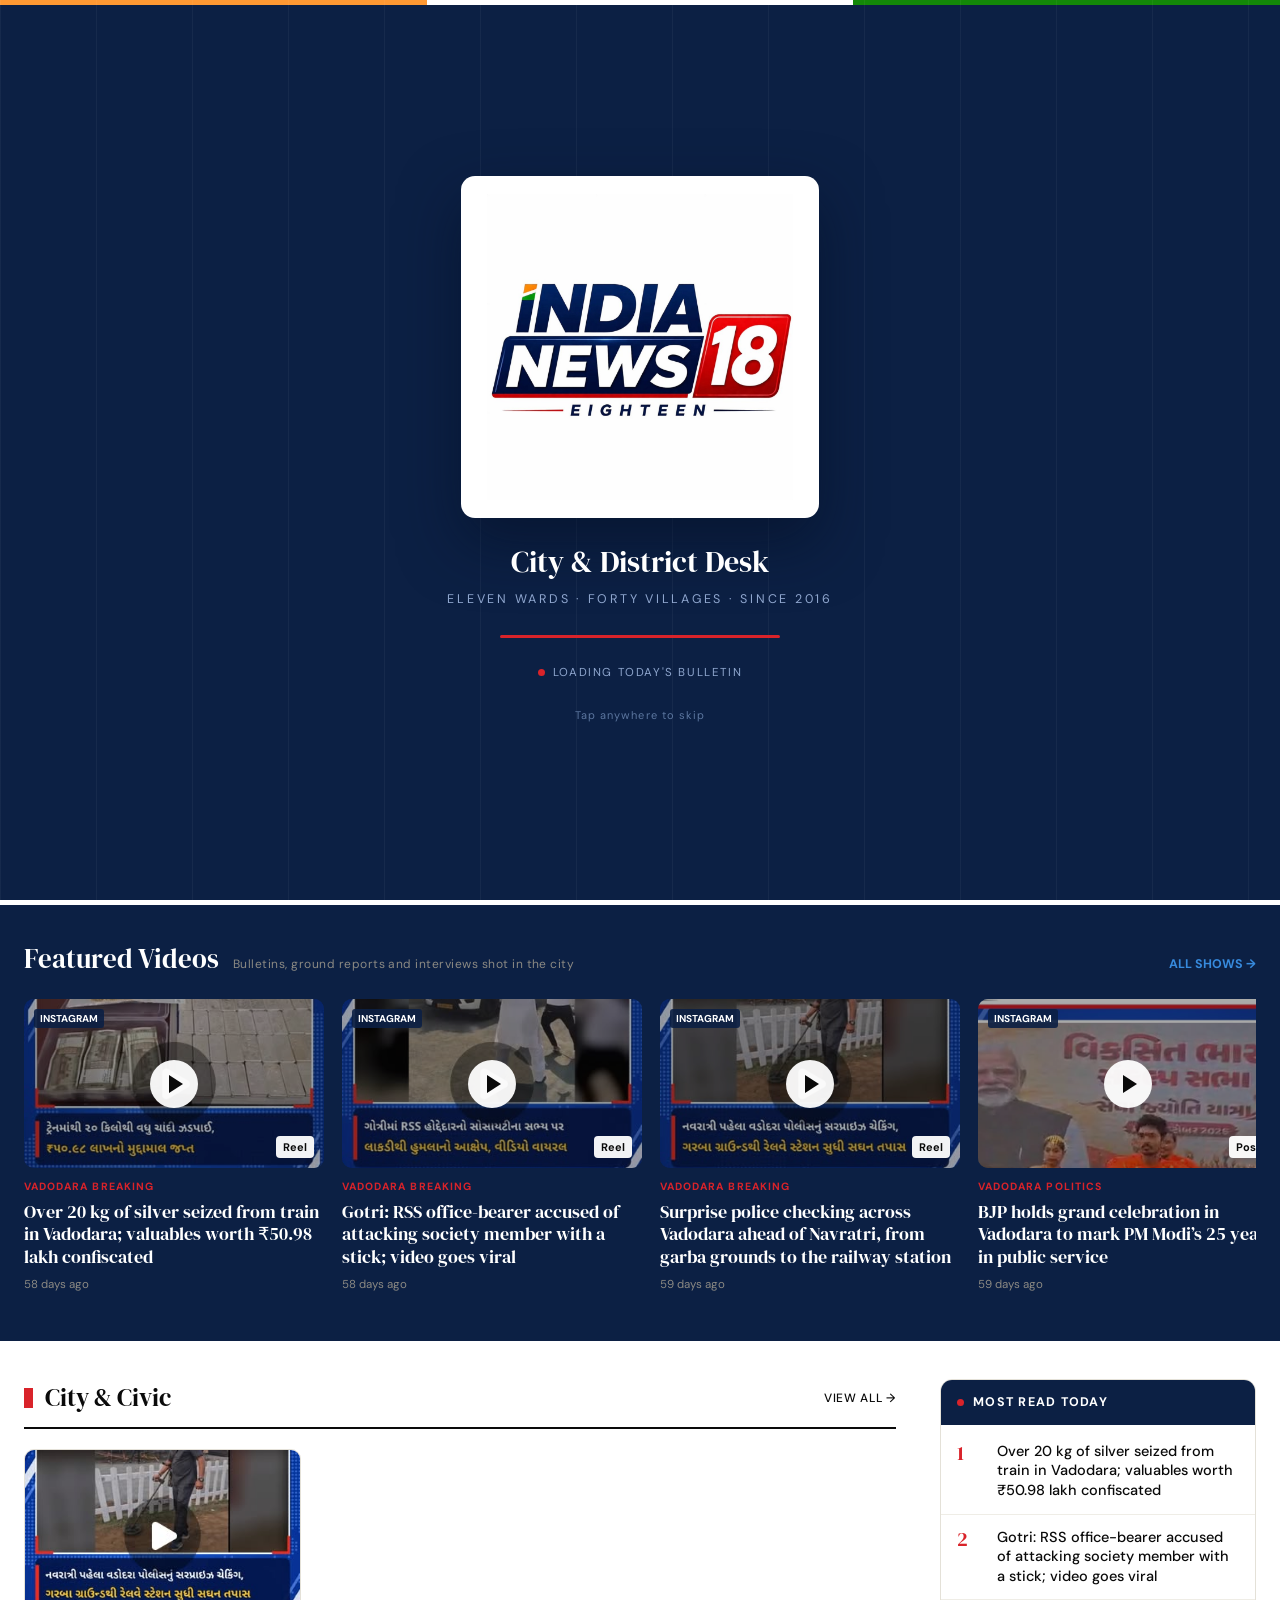
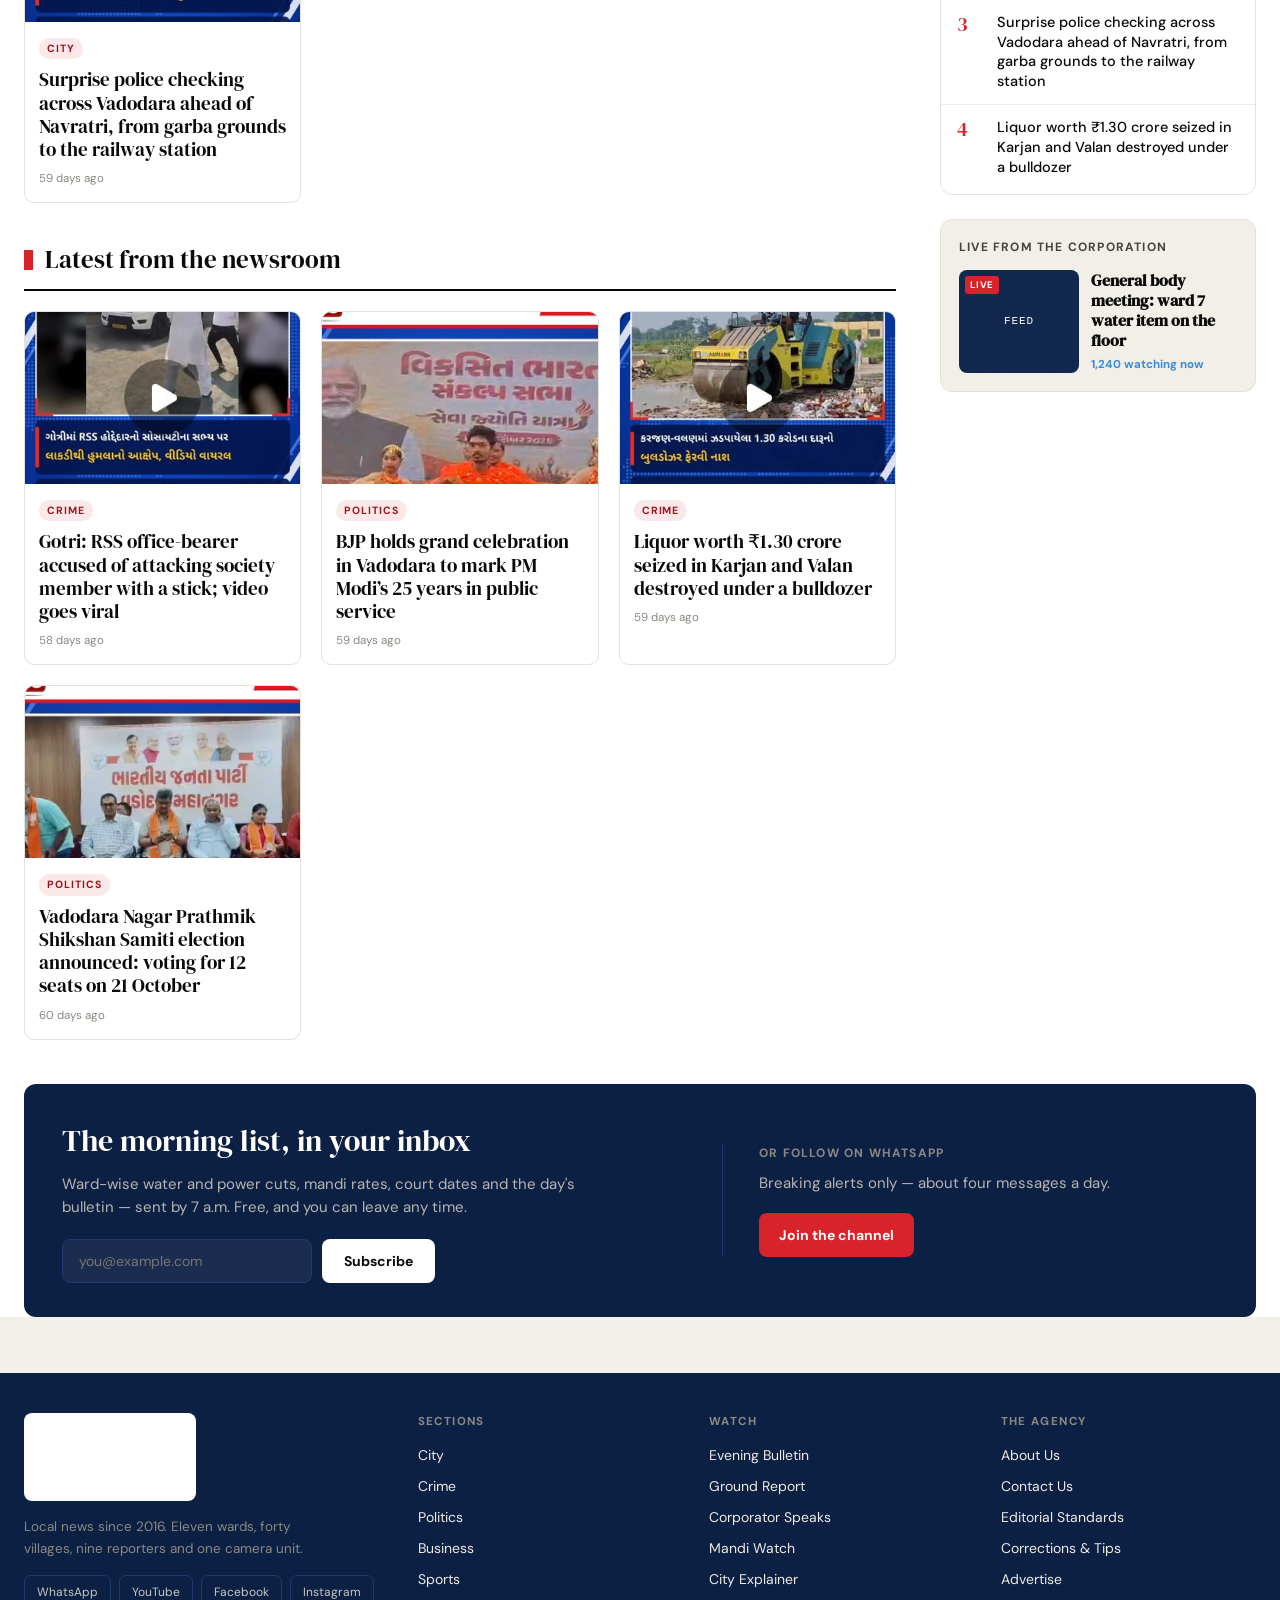
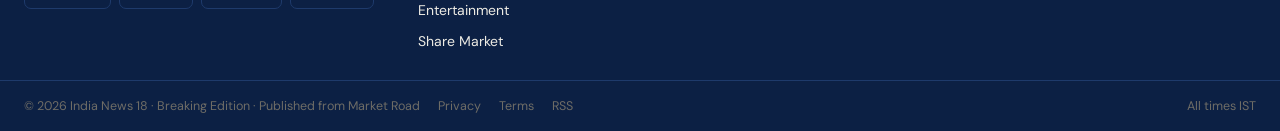
==== commit 24a40e71: "Add six Vadodara stories from Instagram and a Share Market page - Seed six stories from @indianews18" ====
--- a/index.html
+++ b/index.html
@@ -92,6 +92,7 @@
           <span class="play-triangle"></span> <span data-i18n="nav_videos">Videos</span>
         </a>
         <a href="#/india-news" class="nav-link" data-i18n="nav_india_news">India News</a>
+        <a href="#/markets" class="nav-link" data-i18n="nav_markets">Share Market</a>
         <div class="nav-spacer"></div>
         <a href="#/about" class="nav-secondary-link" data-i18n="nav_about">About</a>
         <a href="#/contact" class="nav-secondary-link" data-i18n="nav_contact">Contact</a>
@@ -146,6 +147,7 @@
           <a href="#/category/Business" class="footer-link" data-i18n="nav_business">Business</a>
           <a href="#/category/Sports" class="footer-link" data-i18n="nav_sports">Sports</a>
           <a href="#/category/Entertainment" class="footer-link" data-i18n="nav_entertainment">Entertainment</a>
+          <a href="#/markets" class="footer-link" data-i18n="nav_markets">Share Market</a>
         </div>
       </div>
 
--- a/css/styles.css
+++ b/css/styles.css
@@ -2206,3 +2206,170 @@
   color: var(--text-muted);
   font-size: 14.5px;
 }
+
+/* Article body lists (the global reset strips list indents) */
+.article-body-prose ul,
+.article-body-prose ol {
+  margin: 0 0 20px 22px;
+}
+
+.article-body-prose li {
+  margin-bottom: 10px;
+}
+
+/* Instagram reel/post player: portrait, sized by the embed itself */
+.player-embed-wrapper.instagram-embed {
+  aspect-ratio: auto;
+  background: var(--navy-deep);
+  display: flex;
+  flex-direction: column;
+  align-items: center;
+  gap: 14px;
+  padding: 18px 12px;
+}
+
+.player-embed-wrapper.instagram-embed iframe {
+  width: 100%;
+  max-width: 420px;
+  height: 760px;
+  background: #fff;
+  border-radius: 8px;
+}
+
+.instagram-open-link {
+  font-size: 13px;
+  font-weight: 700;
+  color: #fff;
+  border: 1px solid var(--navy-border);
+  border-radius: 999px;
+  padding: 8px 16px;
+}
+
+.instagram-open-link:hover {
+  border-color: #fff;
+}
+
+/* ==========================================
+   SHARE MARKET PAGE
+   ========================================== */
+.market-status-pill {
+  display: inline-flex;
+  align-items: center;
+  gap: 10px;
+  border: 1px solid var(--border-subtle);
+  background: var(--card-bg);
+  border-radius: 10px;
+  padding: 9px 14px;
+}
+
+.market-status-pill strong {
+  display: block;
+  font-size: 13px;
+}
+
+.market-status-pill small {
+  display: block;
+  font-size: 11.5px;
+  color: var(--text-muted);
+}
+
+.market-status-dot {
+  width: 9px;
+  height: 9px;
+  border-radius: 50%;
+  background: var(--text-subtle);
+  flex: none;
+}
+
+.market-status-pill.is-open .market-status-dot {
+  background: #1E9E57;
+  box-shadow: 0 0 0 4px rgba(30, 158, 87, 0.16);
+}
+
+.market-tape {
+  background: var(--card-bg);
+  border-bottom: 1px solid var(--border-subtle);
+  min-height: 46px;
+}
+
+.market-section {
+  padding-top: 38px;
+}
+
+.market-card {
+  background: var(--card-bg);
+  border: 1px solid var(--border-subtle);
+  border-radius: 12px;
+  overflow: hidden;
+}
+
+.market-widget-host {
+  width: 100%;
+}
+
+.market-glance-host { height: 400px; }
+.market-chart-host { height: 540px; }
+.market-movers-host { height: 592px; }
+.market-heatmap-host { height: 520px; }
+.market-watchlist-host { height: 560px; }
+
+.market-main-grid {
+  display: grid;
+  grid-template-columns: minmax(0, 1fr) 360px;
+  gap: 30px;
+  align-items: start;
+}
+
+.market-main-grid > * {
+  min-width: 0;
+}
+
+.market-symbol-pills {
+  display: flex;
+  flex-wrap: wrap;
+  gap: 8px;
+  margin-bottom: 14px;
+}
+
+.market-hint {
+  font-size: 12.5px;
+  color: var(--text-muted);
+  margin-top: 10px;
+}
+
+.market-title-note {
+  font-size: 12.5px;
+  color: var(--text-muted);
+}
+
+.market-disclaimer {
+  font-size: 12.5px;
+  line-height: 1.6;
+  color: var(--text-muted);
+  border-top: 1px solid var(--border-subtle);
+  padding: 16px 0 8px;
+  max-width: 90ch;
+}
+
+@media (max-width: 1024px) {
+  .market-main-grid {
+    grid-template-columns: 1fr;
+  }
+  .market-movers-host { height: 520px; }
+}
+
+@media (max-width: 768px) {
+  .market-chart-host { height: 420px; }
+  .market-heatmap-host { height: 400px; }
+  .market-symbol-pills {
+    flex-wrap: nowrap;
+    overflow-x: auto;
+    padding-bottom: 4px;
+  }
+  .market-symbol-pills .filter-pill {
+    flex: none;
+  }
+  .player-embed-wrapper.instagram-embed iframe {
+    height: 680px;
+  }
+}
